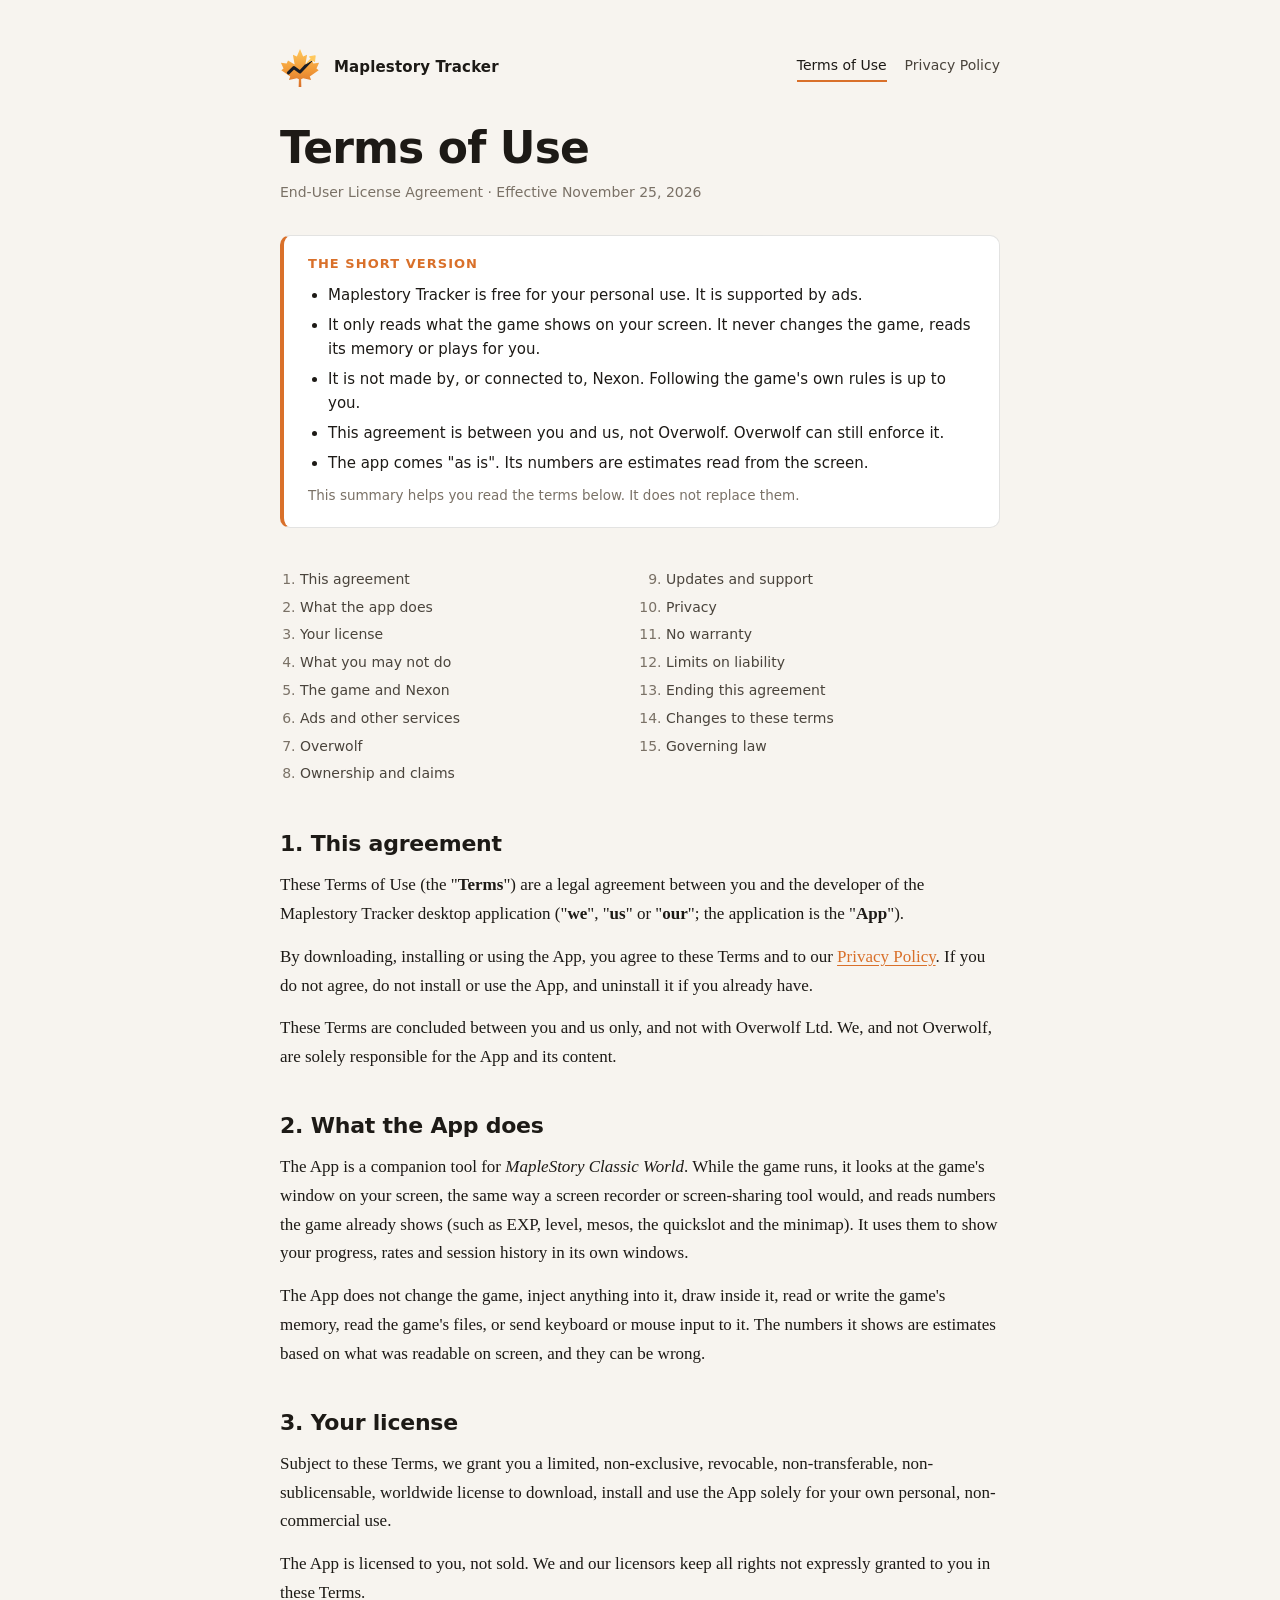
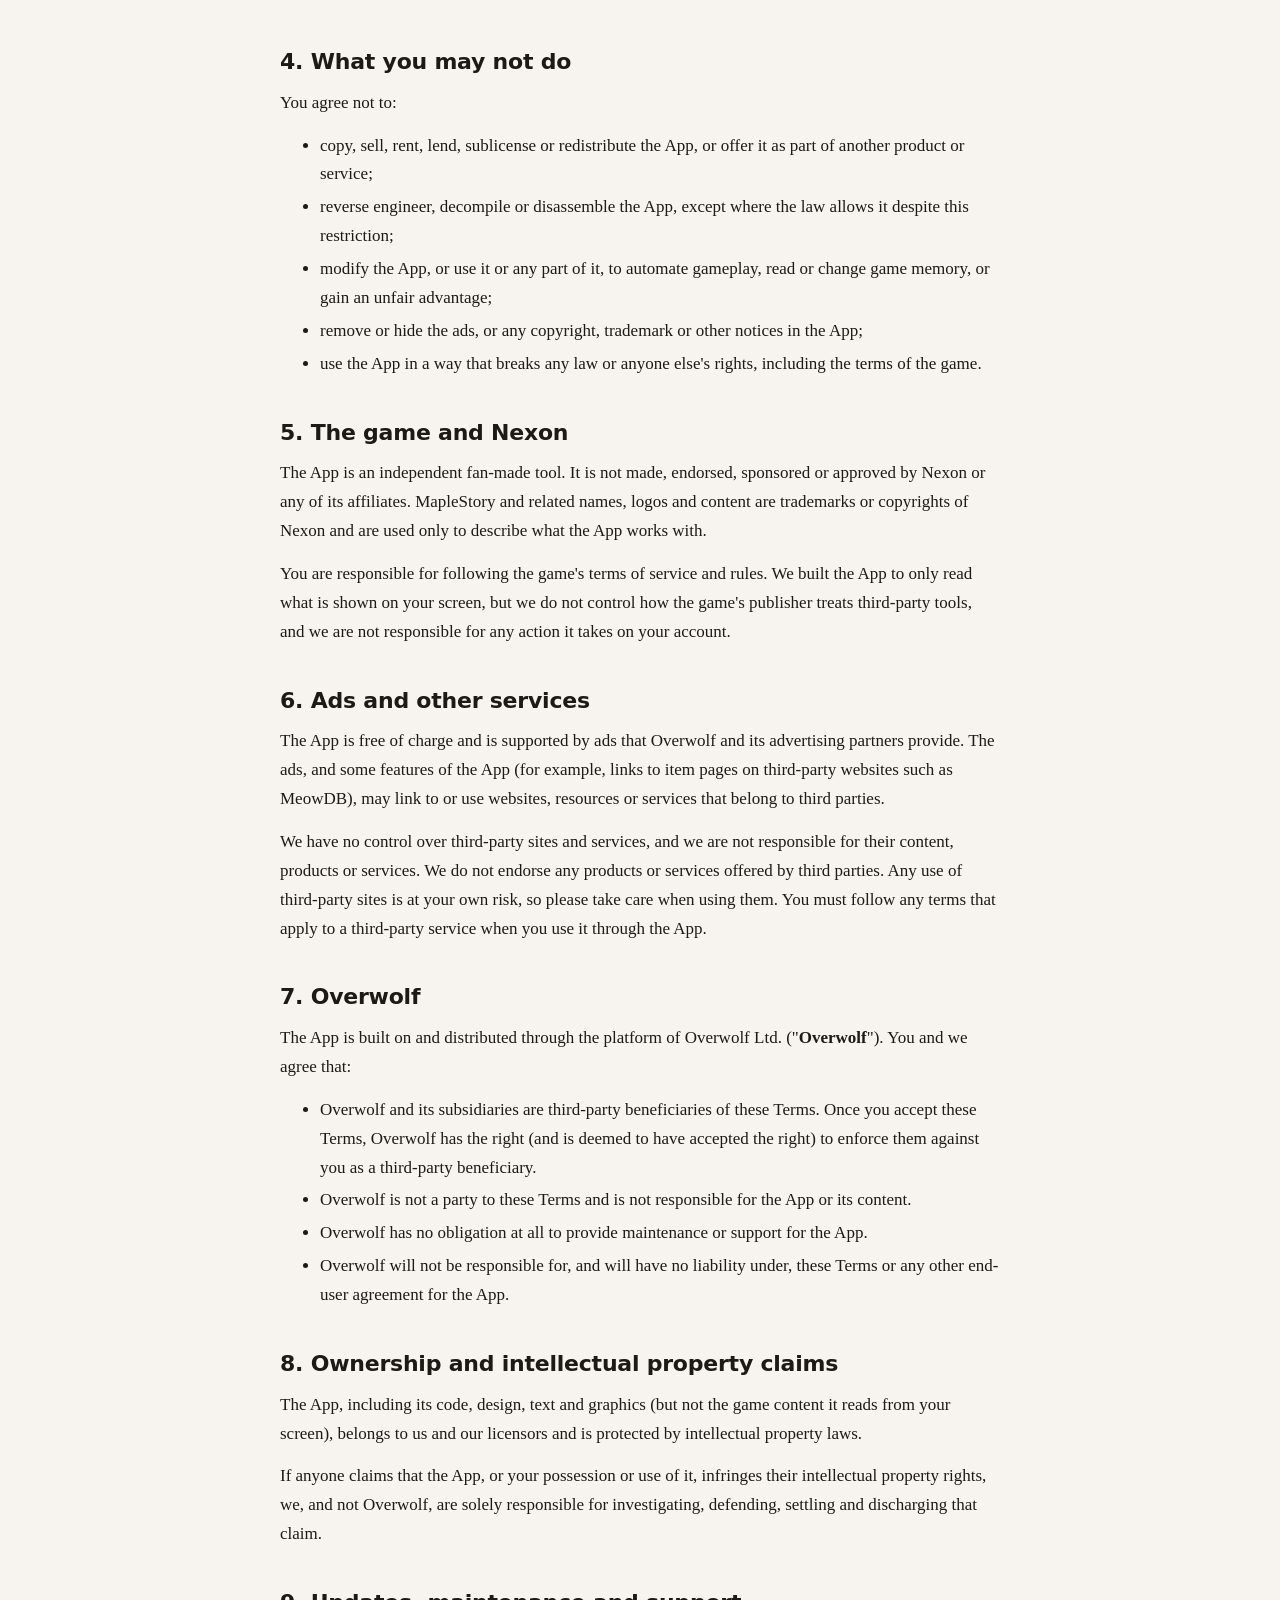
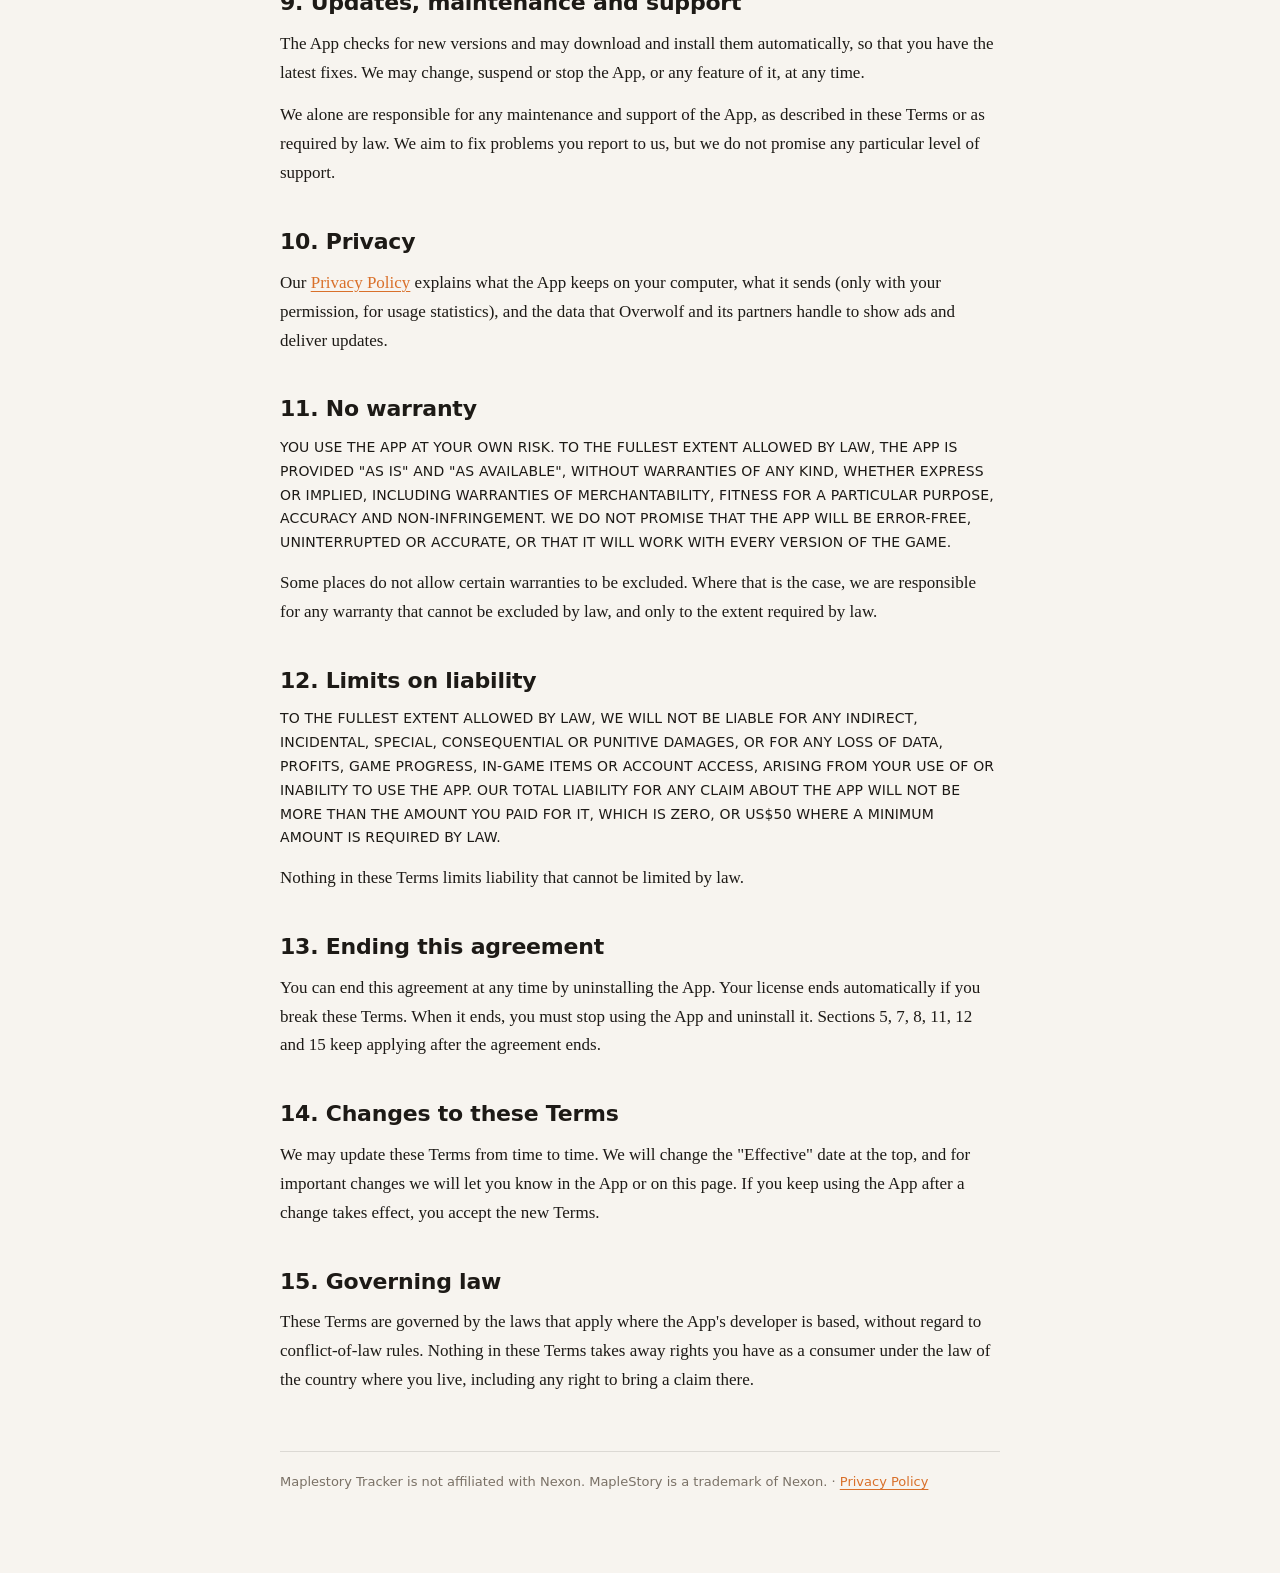
==== terms.html @ 8491418f "Add Terms of Use and Privacy Policy for Maplestory Tracker" ====
<!doctype html>
<html lang="en">
  <head>
    <meta charset="utf-8" />
    <meta name="viewport" content="width=device-width, initial-scale=1" />
    <title>Terms of Use - Maplestory Tracker</title>
    <meta name="description" content="The end-user license terms for the Maplestory Tracker desktop app." />
    <link rel="icon" href="icon.svg" type="image/svg+xml" />
    <link rel="stylesheet" href="legal.css" />
  </head>
  <body>
    <div class="page">
      <header class="masthead">
        <img class="mark" src="icon.svg" alt="" width="40" height="40" />
        <span class="app">Maplestory Tracker</span>
        <nav aria-label="Legal">
          <a href="terms.html" aria-current="page">Terms of Use</a>
          <a href="privacy.html">Privacy Policy</a>
        </nav>
      </header>

      <main>
        <h1>Terms of Use</h1>
        <p class="dates">End-User License Agreement · Effective November 25, 2026</p>

        <aside class="summary" aria-labelledby="summary-title">
          <h2 id="summary-title">The short version</h2>
          <ul>
            <li>Maplestory Tracker is free for your personal use. It is supported by ads.</li>
            <li>It only reads what the game shows on your screen. It never changes the game, reads its memory or plays for you.</li>
            <li>It is not made by, or connected to, Nexon. Following the game's own rules is up to you.</li>
            <li>This agreement is between you and us, not Overwolf. Overwolf can still enforce it.</li>
            <li>The app comes "as is". Its numbers are estimates read from the screen.</li>
          </ul>
          <p class="summary-note">This summary helps you read the terms below. It does not replace them.</p>
        </aside>

        <ol class="toc">
          <li><a href="#agreement">This agreement</a></li>
          <li><a href="#app">What the app does</a></li>
          <li><a href="#license">Your license</a></li>
          <li><a href="#rules">What you may not do</a></li>
          <li><a href="#game">The game and Nexon</a></li>
          <li><a href="#ads">Ads and other services</a></li>
          <li><a href="#overwolf">Overwolf</a></li>
          <li><a href="#ip">Ownership and claims</a></li>
          <li><a href="#updates">Updates and support</a></li>
          <li><a href="#privacy">Privacy</a></li>
          <li><a href="#warranty">No warranty</a></li>
          <li><a href="#liability">Limits on liability</a></li>
          <li><a href="#ending">Ending this agreement</a></li>
          <li><a href="#changes">Changes to these terms</a></li>
          <li><a href="#law">Governing law</a></li>
        </ol>

        <section id="agreement">
          <h2>1. This agreement</h2>
          <p>
            These Terms of Use (the "<strong>Terms</strong>") are a legal agreement between you and the developer of the
            Maplestory Tracker desktop application ("<strong>we</strong>", "<strong>us</strong>" or "<strong>our</strong>";
            the application is the "<strong>App</strong>").
          </p>
          <p>
            By downloading, installing or using the App, you agree to these Terms and to our
            <a href="privacy.html">Privacy Policy</a>. If you do not agree, do not install or use the App, and uninstall it if you already have.
          </p>
          <p>
            These Terms are concluded between you and us only, and not with Overwolf Ltd. We, and not Overwolf, are solely
            responsible for the App and its content.
          </p>
        </section>

        <section id="app">
          <h2>2. What the App does</h2>
          <p>
            The App is a companion tool for <em>MapleStory Classic World</em>. While the game runs, it looks at the game's window
            on your screen, the same way a screen recorder or screen-sharing tool would, and reads numbers the game already shows
            (such as EXP, level, mesos, the quickslot and the minimap). It uses them to show your progress, rates and session
            history in its own windows.
          </p>
          <p>
            The App does not change the game, inject anything into it, draw inside it, read or write the game's memory, read the
            game's files, or send keyboard or mouse input to it. The numbers it shows are estimates based on what was readable on
            screen, and they can be wrong.
          </p>
        </section>

        <section id="license">
          <h2>3. Your license</h2>
          <p>
            Subject to these Terms, we grant you a limited, non-exclusive, revocable, non-transferable, non-sublicensable, worldwide
            license to download, install and use the App solely for your own personal, non-commercial use.
          </p>
          <p>
            The App is licensed to you, not sold. We and our licensors keep all rights not expressly granted to you in these Terms.
          </p>
        </section>

        <section id="rules">
          <h2>4. What you may not do</h2>
          <p>You agree not to:</p>
          <ul>
            <li>copy, sell, rent, lend, sublicense or redistribute the App, or offer it as part of another product or service;</li>
            <li>reverse engineer, decompile or disassemble the App, except where the law allows it despite this restriction;</li>
            <li>modify the App, or use it or any part of it, to automate gameplay, read or change game memory, or gain an unfair advantage;</li>
            <li>remove or hide the ads, or any copyright, trademark or other notices in the App;</li>
            <li>use the App in a way that breaks any law or anyone else's rights, including the terms of the game.</li>
          </ul>
        </section>

        <section id="game">
          <h2>5. The game and Nexon</h2>
          <p>
            The App is an independent fan-made tool. It is not made, endorsed, sponsored or approved by Nexon or any of its
            affiliates. MapleStory and related names, logos and content are trademarks or copyrights of Nexon and are used only to
            describe what the App works with.
          </p>
          <p>
            You are responsible for following the game's terms of service and rules. We built the App to only read what is shown on
            your screen, but we do not control how the game's publisher treats third-party tools, and we are not responsible for any
            action it takes on your account.
          </p>
        </section>

        <section id="ads">
          <h2>6. Ads and other services</h2>
          <p>
            The App is free of charge and is supported by ads that Overwolf and its advertising partners provide. The ads, and some
            features of the App (for example, links to item pages on third-party websites such as MeowDB), may link to or use
            websites, resources or services that belong to third parties.
          </p>
          <p>
            We have no control over third-party sites and services, and we are not responsible for their content, products or
            services. We do not endorse any products or services offered by third parties. Any use of third-party sites is at your
            own risk, so please take care when using them. You must follow any terms that apply to a third-party service when you use
            it through the App.
          </p>
        </section>

        <section id="overwolf">
          <h2>7. Overwolf</h2>
          <p>
            The App is built on and distributed through the platform of Overwolf Ltd. ("<strong>Overwolf</strong>").
            You and we agree that:
          </p>
          <ul>
            <li>
              Overwolf and its subsidiaries are third-party beneficiaries of these Terms. Once you accept these Terms, Overwolf has
              the right (and is deemed to have accepted the right) to enforce them against you as a third-party beneficiary.
            </li>
            <li>Overwolf is not a party to these Terms and is not responsible for the App or its content.</li>
            <li>Overwolf has no obligation at all to provide maintenance or support for the App.</li>
            <li>Overwolf will not be responsible for, and will have no liability under, these Terms or any other end-user agreement for the App.</li>
          </ul>
        </section>

        <section id="ip">
          <h2>8. Ownership and intellectual property claims</h2>
          <p>
            The App, including its code, design, text and graphics (but not the game content it reads from your screen), belongs to
            us and our licensors and is protected by intellectual property laws.
          </p>
          <p>
            If anyone claims that the App, or your possession or use of it, infringes their intellectual property rights, we, and not
            Overwolf, are solely responsible for investigating, defending, settling and discharging that claim.
          </p>
        </section>

        <section id="updates">
          <h2>9. Updates, maintenance and support</h2>
          <p>
            The App checks for new versions and may download and install them automatically, so that you have the latest fixes. We
            may change, suspend or stop the App, or any feature of it, at any time.
          </p>
          <p>
            We alone are responsible for any maintenance and support of the App, as described in these Terms or as required by law.
            We aim to fix problems you report to us, but we do not promise any particular level of support.
          </p>
        </section>

        <section id="privacy">
          <h2>10. Privacy</h2>
          <p>
            Our <a href="privacy.html">Privacy Policy</a> explains what the App keeps on your computer, what it sends (only with your
            permission, for usage statistics), and the data that Overwolf and its partners handle to show ads and deliver updates.
          </p>
        </section>

        <section id="warranty">
          <h2>11. No warranty</h2>
          <p class="caps">
            YOU USE THE APP AT YOUR OWN RISK. TO THE FULLEST EXTENT ALLOWED BY LAW, THE APP IS PROVIDED "AS IS" AND "AS AVAILABLE",
            WITHOUT WARRANTIES OF ANY KIND, WHETHER EXPRESS OR IMPLIED, INCLUDING WARRANTIES OF MERCHANTABILITY, FITNESS FOR A
            PARTICULAR PURPOSE, ACCURACY AND NON-INFRINGEMENT. WE DO NOT PROMISE THAT THE APP WILL BE ERROR-FREE, UNINTERRUPTED OR
            ACCURATE, OR THAT IT WILL WORK WITH EVERY VERSION OF THE GAME.
          </p>
          <p>
            Some places do not allow certain warranties to be excluded. Where that is the case, we are responsible for any warranty
            that cannot be excluded by law, and only to the extent required by law.
          </p>
        </section>

        <section id="liability">
          <h2>12. Limits on liability</h2>
          <p class="caps">
            TO THE FULLEST EXTENT ALLOWED BY LAW, WE WILL NOT BE LIABLE FOR ANY INDIRECT, INCIDENTAL, SPECIAL, CONSEQUENTIAL OR
            PUNITIVE DAMAGES, OR FOR ANY LOSS OF DATA, PROFITS, GAME PROGRESS, IN-GAME ITEMS OR ACCOUNT ACCESS, ARISING FROM YOUR USE OF
            OR INABILITY TO USE THE APP. OUR TOTAL LIABILITY FOR ANY CLAIM ABOUT THE APP WILL NOT BE MORE THAN THE AMOUNT YOU PAID FOR
            IT, WHICH IS ZERO, OR US$50 WHERE A MINIMUM AMOUNT IS REQUIRED BY LAW.
          </p>
          <p>Nothing in these Terms limits liability that cannot be limited by law.</p>
        </section>

        <section id="ending">
          <h2>13. Ending this agreement</h2>
          <p>
            You can end this agreement at any time by uninstalling the App. Your license ends automatically if you break these Terms.
            When it ends, you must stop using the App and uninstall it. Sections 5, 7, 8, 11, 12 and 15 keep applying after the
            agreement ends.
          </p>
        </section>

        <section id="changes">
          <h2>14. Changes to these Terms</h2>
          <p>
            We may update these Terms from time to time. We will change the "Effective" date at the top, and for important changes we
            will let you know in the App or on this page. If you keep using the App after a change takes effect, you accept the new
            Terms.
          </p>
        </section>

        <section id="law">
          <h2>15. Governing law</h2>
          <p>
            These Terms are governed by the laws that apply where the App's developer is based, without regard to conflict-of-law
            rules. Nothing in these Terms takes away rights you have as a consumer under the law of the country where you live,
            including any right to bring a claim there.
          </p>
        </section>
      </main>

      <footer>
        Maplestory Tracker is not affiliated with Nexon. MapleStory is a trademark of Nexon.
        · <a href="privacy.html">Privacy Policy</a>
      </footer>
    </div>
  </body>
</html>
---- legal.css ----
/* Shared look for the Terms of Use and Privacy Policy pages. Plain static files: host the legal/ folder anywhere. */
:root {
  --bg: #f7f4ef;
  --panel: #ffffff;
  --ink: #1d1a16;
  --ink-soft: #4a443c;
  --ink-faint: #7a7166;
  --edge: rgba(29, 26, 22, 0.12);
  --maple: #d9702a;
  --maple-soft: rgba(217, 112, 42, 0.1);
  --font-ui: 'Segoe UI', system-ui, -apple-system, 'Helvetica Neue', Arial, sans-serif;
  --font-read: Georgia, 'Iowan Old Style', 'Palatino Linotype', serif;
  color-scheme: light;
}
@media (prefers-color-scheme: dark) {
  :root {
    --bg: #14161b;
    --panel: #1c1f26;
    --ink: #eceae6;
    --ink-soft: #c3beb6;
    --ink-faint: #8f8a82;
    --edge: rgba(255, 255, 255, 0.1);
    --maple: #f29b38;
    --maple-soft: rgba(242, 155, 56, 0.12);
    color-scheme: dark;
  }
}

* { box-sizing: border-box; }
html { -webkit-text-size-adjust: 100%; }
body {
  margin: 0;
  background: var(--bg);
  color: var(--ink);
  font: 17px/1.7 var(--font-read);
}

.page { max-width: 760px; margin: 0 auto; padding: 48px 20px 80px; }

.masthead { display: flex; align-items: center; gap: 14px; margin-bottom: 36px; font-family: var(--font-ui); }
.masthead .mark { width: 40px; height: 40px; flex: none; }
.masthead .app { font-size: 15px; font-weight: 600; letter-spacing: 0.01em; }
.masthead nav { margin-left: auto; display: flex; gap: 18px; font-size: 14px; }
.masthead nav a { color: var(--ink-soft); text-decoration: none; padding-bottom: 2px; border-bottom: 2px solid transparent; }
.masthead nav a:hover { color: var(--ink); }
.masthead nav a[aria-current='page'] { color: var(--ink); border-bottom-color: var(--maple); }

h1 { font: 700 clamp(32px, 5vw, 44px)/1.1 var(--font-ui); letter-spacing: -0.02em; margin: 0 0 10px; }
.dates { font: 14px/1.5 var(--font-ui); color: var(--ink-faint); margin: 0 0 32px; }

.summary {
  background: var(--panel);
  border: 1px solid var(--edge);
  border-left: 4px solid var(--maple);
  border-radius: 10px;
  padding: 20px 24px;
  margin: 0 0 40px;
  font-family: var(--font-ui);
  font-size: 15px;
  line-height: 1.6;
}
.summary h2 { font-size: 13px; letter-spacing: 0.08em; text-transform: uppercase; color: var(--maple); margin: 0 0 10px; }
.summary ul { margin: 0; padding-left: 20px; }
.summary li + li { margin-top: 6px; }
.summary .summary-note { margin: 10px 0 0; color: var(--ink-faint); font-size: 13.5px; }

.toc { font-family: var(--font-ui); font-size: 14px; margin: 0 0 44px; columns: 2 220px; column-gap: 32px; padding-left: 20px; }
.toc li { break-inside: avoid; margin-bottom: 4px; color: var(--ink-faint); }
.toc a { color: var(--ink-soft); text-decoration: none; }
.toc a:hover { color: var(--maple); }

section { margin-top: 40px; scroll-margin-top: 20px; }
h2 { font: 650 22px/1.3 var(--font-ui); margin: 0 0 12px; letter-spacing: -0.01em; }
h3 { font: 600 17px/1.4 var(--font-ui); margin: 24px 0 8px; }
p, ul, ol { margin: 0 0 14px; }
li + li { margin-top: 4px; }
a { color: var(--maple); text-underline-offset: 3px; }
strong { font-weight: 700; }
.caps { font-family: var(--font-ui); font-size: 14px; letter-spacing: 0.01em; }

table { width: 100%; border-collapse: collapse; margin: 8px 0 18px; font: 14.5px/1.5 var(--font-ui); }
th, td { text-align: left; vertical-align: top; padding: 10px 12px; border-bottom: 1px solid var(--edge); }
th { font-weight: 600; color: var(--ink-soft); background: var(--maple-soft); }
.table-wrap { overflow-x: auto; }

/* The landing page's list of documents. */
.doc-list { list-style: none; padding: 0; margin: 8px 0 0; font-family: var(--font-ui); }
.doc-list li { background: var(--panel); border: 1px solid var(--edge); border-radius: 10px; padding: 18px 22px; transition: border-color 120ms ease; }
.doc-list li + li { margin-top: 12px; }
.doc-list li:hover { border-color: var(--maple); }
.doc-list a { display: block; font-size: 19px; font-weight: 650; text-decoration: none; }
.doc-list span { display: block; color: var(--ink-soft); font-size: 15px; margin-top: 2px; }

footer { margin-top: 56px; padding-top: 20px; border-top: 1px solid var(--edge); font: 13px/1.6 var(--font-ui); color: var(--ink-faint); }

@media (max-width: 560px) {
  body { font-size: 16px; }
  .page { padding: 32px 16px 64px; }
  .masthead { flex-wrap: wrap; }
  .masthead nav { margin-left: 0; width: 100%; }
}
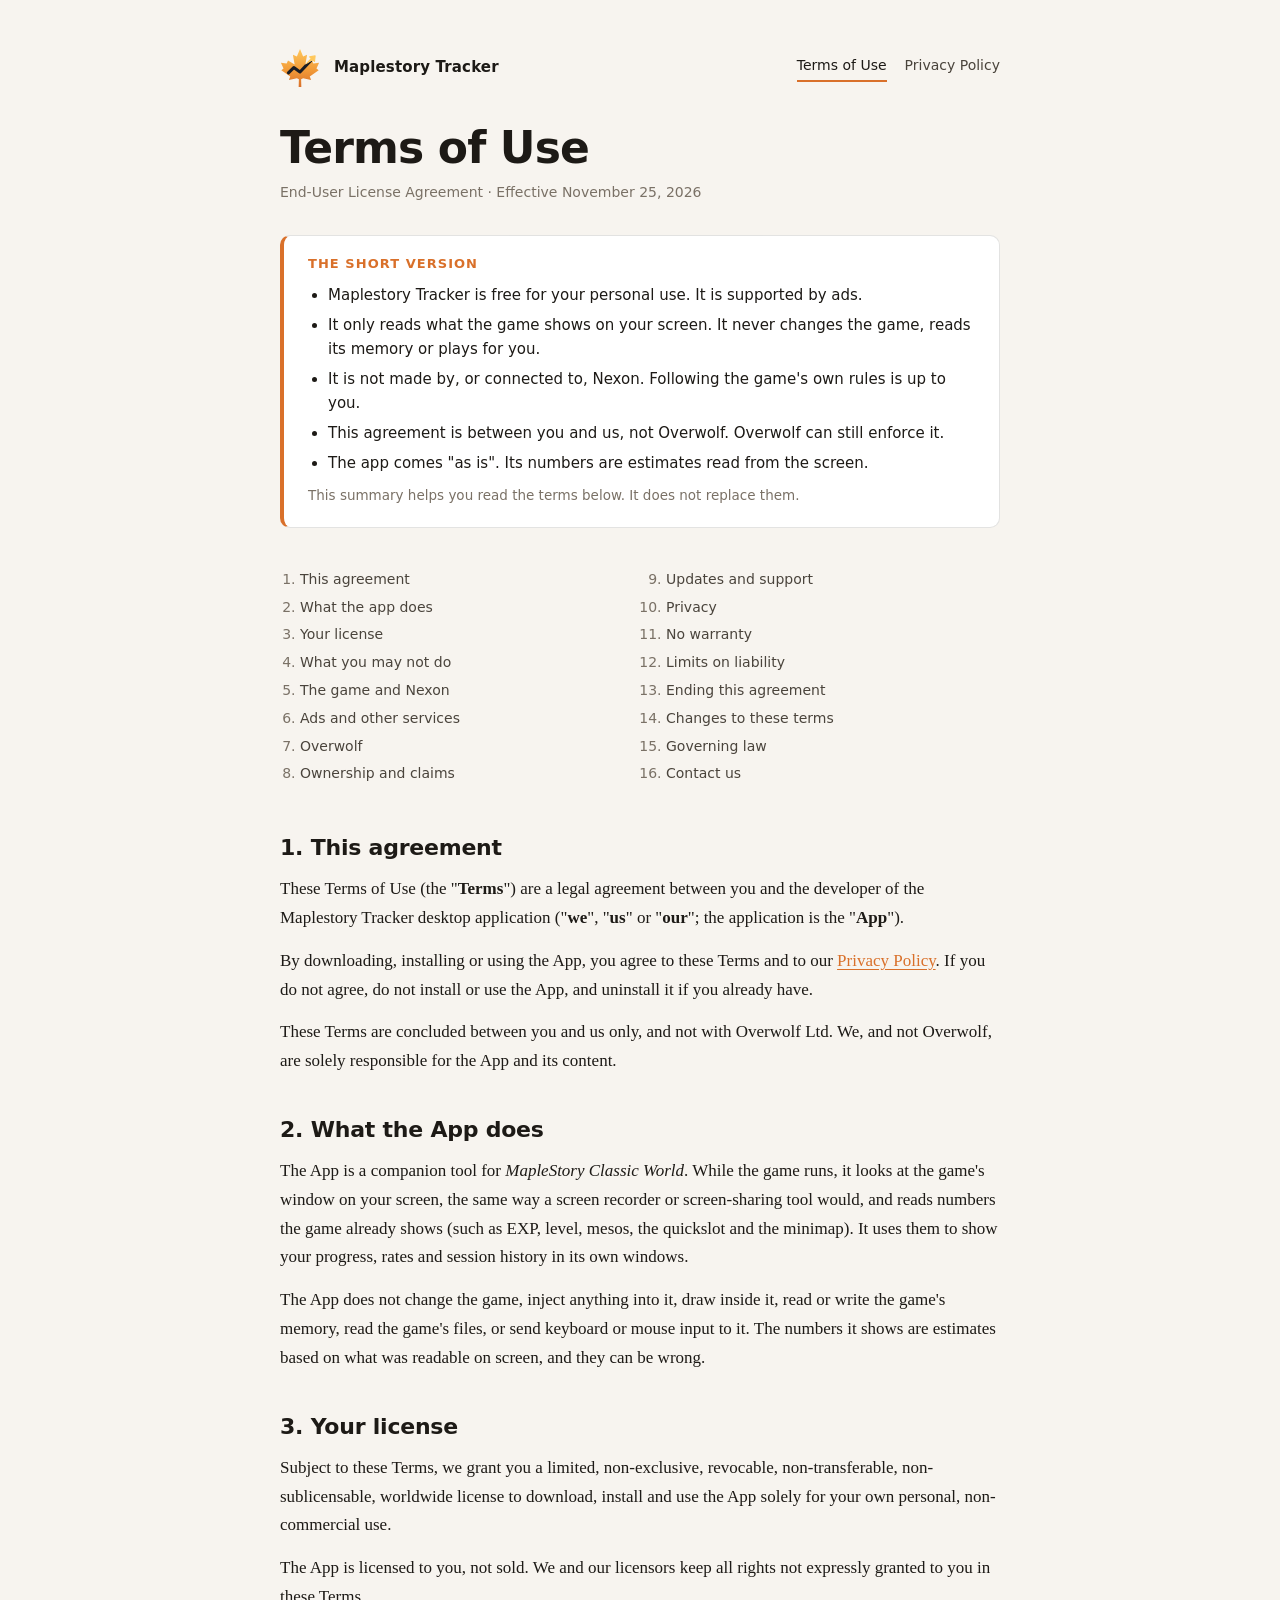
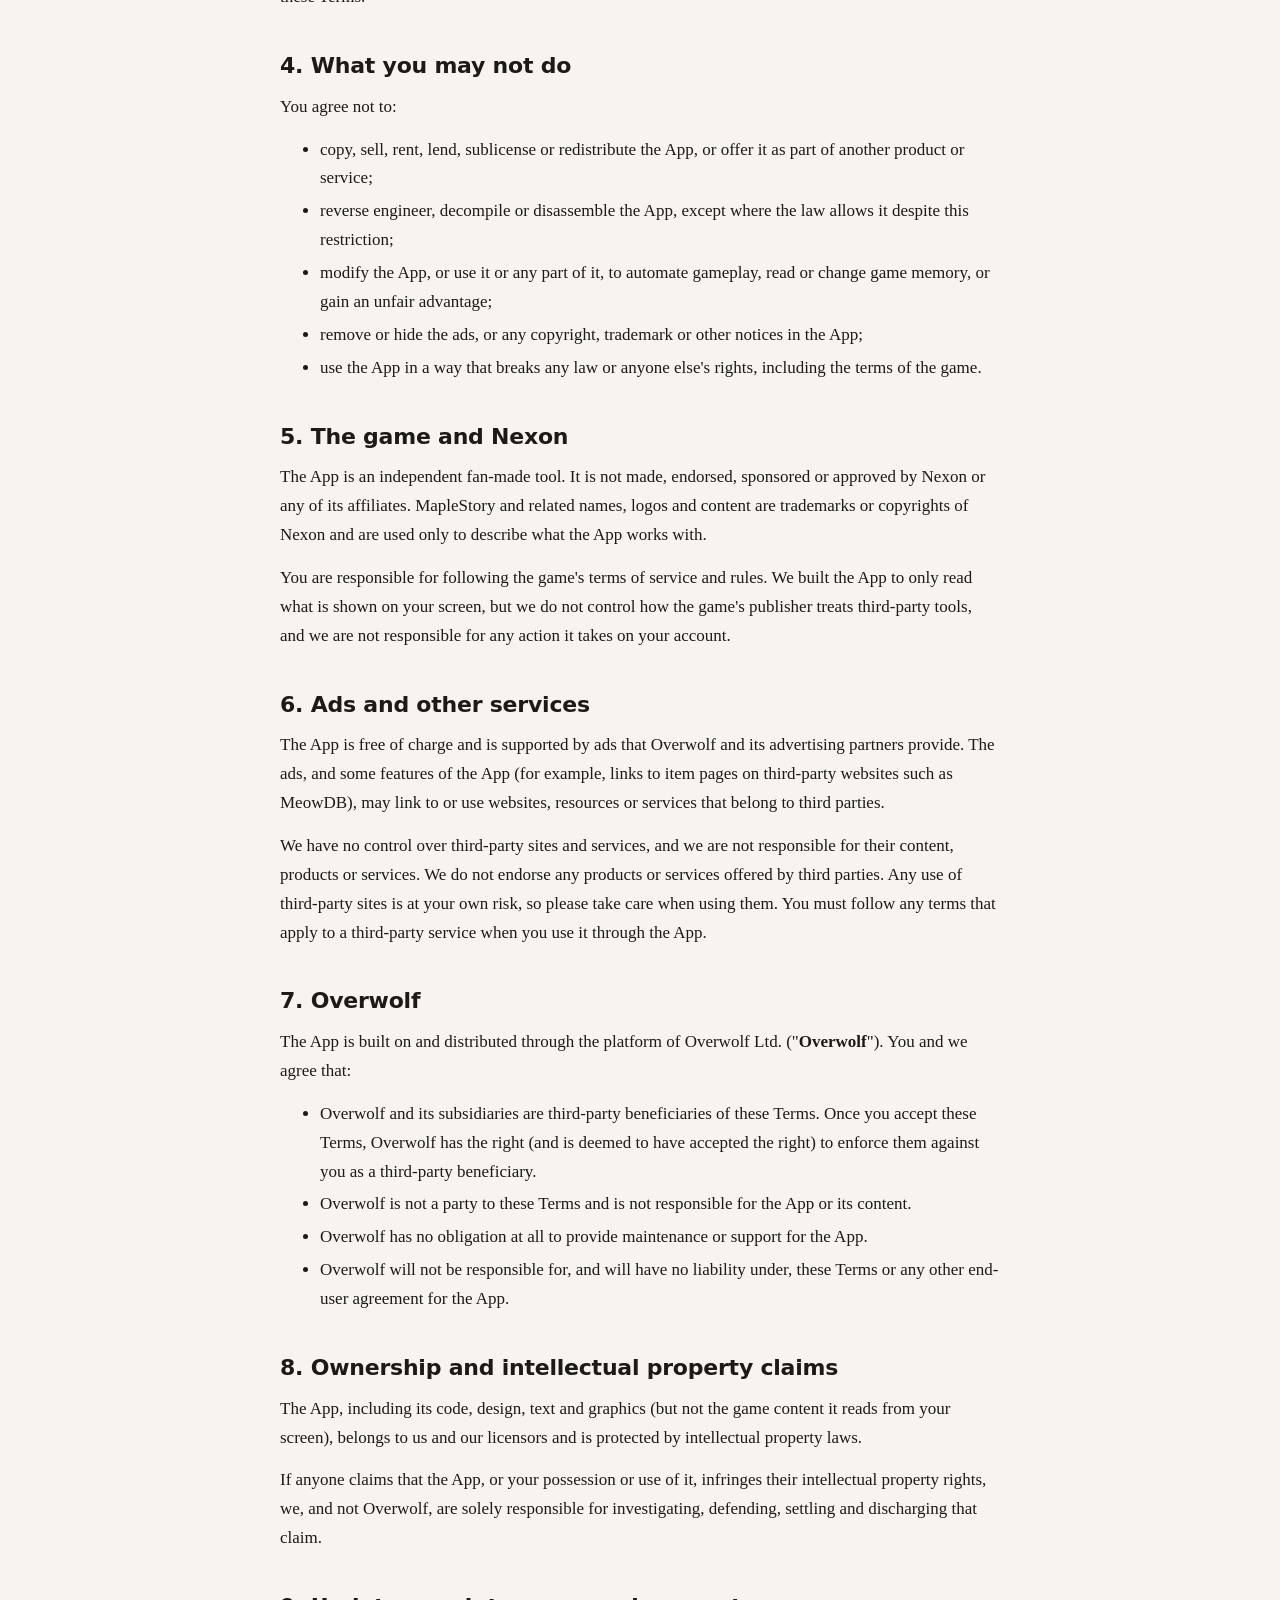
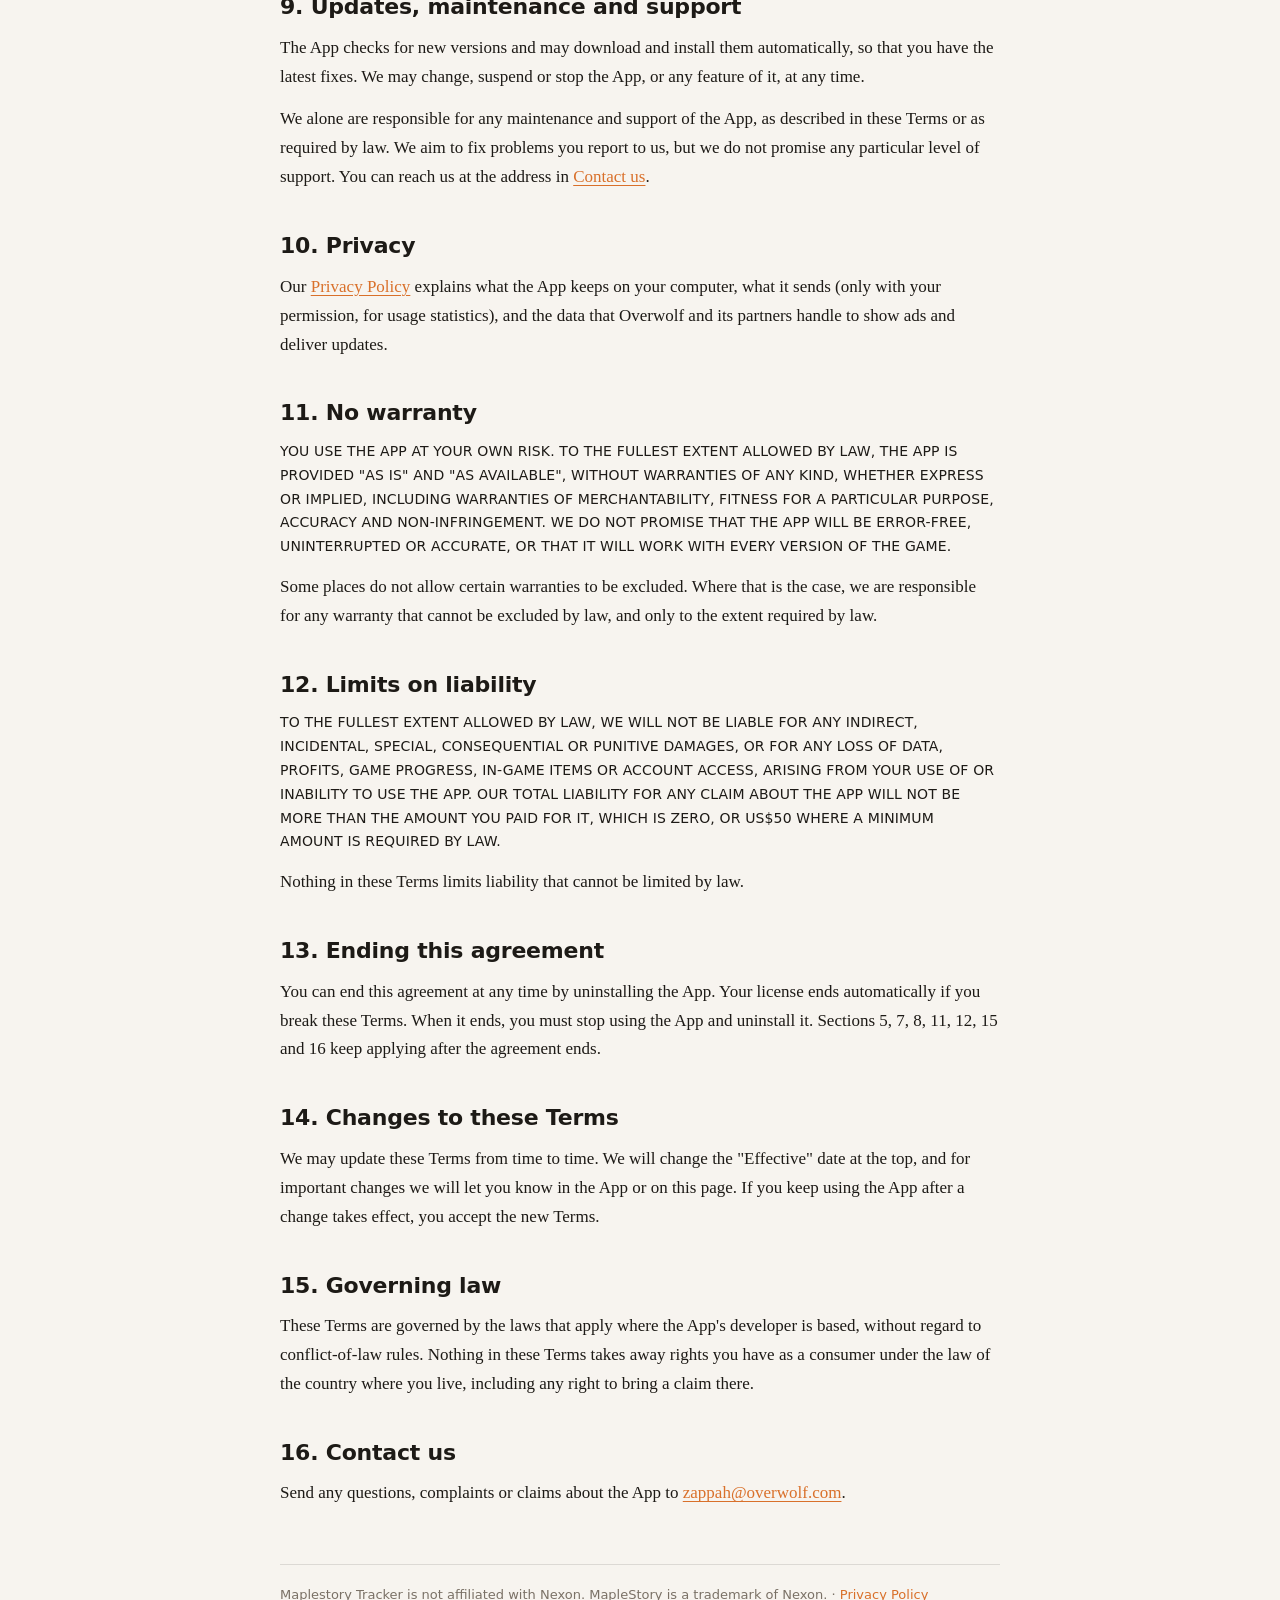
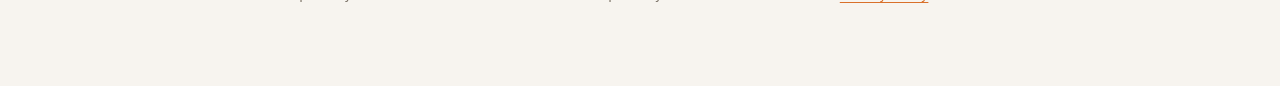
==== commit a34738b7: "Add a contact email to the Terms of Use and Privacy Policy" ====
--- a/terms.html
+++ b/terms.html
@@ -51,6 +51,7 @@
           <li><a href="#ending">Ending this agreement</a></li>
           <li><a href="#changes">Changes to these terms</a></li>
           <li><a href="#law">Governing law</a></li>
+          <li><a href="#contact">Contact us</a></li>
         </ol>
 
         <section id="agreement">
@@ -174,7 +175,8 @@
           </p>
           <p>
             We alone are responsible for any maintenance and support of the App, as described in these Terms or as required by law.
-            We aim to fix problems you report to us, but we do not promise any particular level of support.
+            We aim to fix problems you report to us, but we do not promise any particular level of support. You can reach us at the
+            address in <a href="#contact">Contact us</a>.
           </p>
         </section>
 
@@ -215,7 +217,7 @@
           <h2>13. Ending this agreement</h2>
           <p>
             You can end this agreement at any time by uninstalling the App. Your license ends automatically if you break these Terms.
-            When it ends, you must stop using the App and uninstall it. Sections 5, 7, 8, 11, 12 and 15 keep applying after the
+            When it ends, you must stop using the App and uninstall it. Sections 5, 7, 8, 11, 12, 15 and 16 keep applying after the
             agreement ends.
           </p>
         </section>
@@ -235,6 +237,14 @@
             These Terms are governed by the laws that apply where the App's developer is based, without regard to conflict-of-law
             rules. Nothing in these Terms takes away rights you have as a consumer under the law of the country where you live,
             including any right to bring a claim there.
+          </p>
+        </section>
+
+        <section id="contact">
+          <h2>16. Contact us</h2>
+          <p>
+            Send any questions, complaints or claims about the App to
+            <a href="mailto:zappah@overwolf.com">zappah@overwolf.com</a>.
           </p>
         </section>
       </main>
